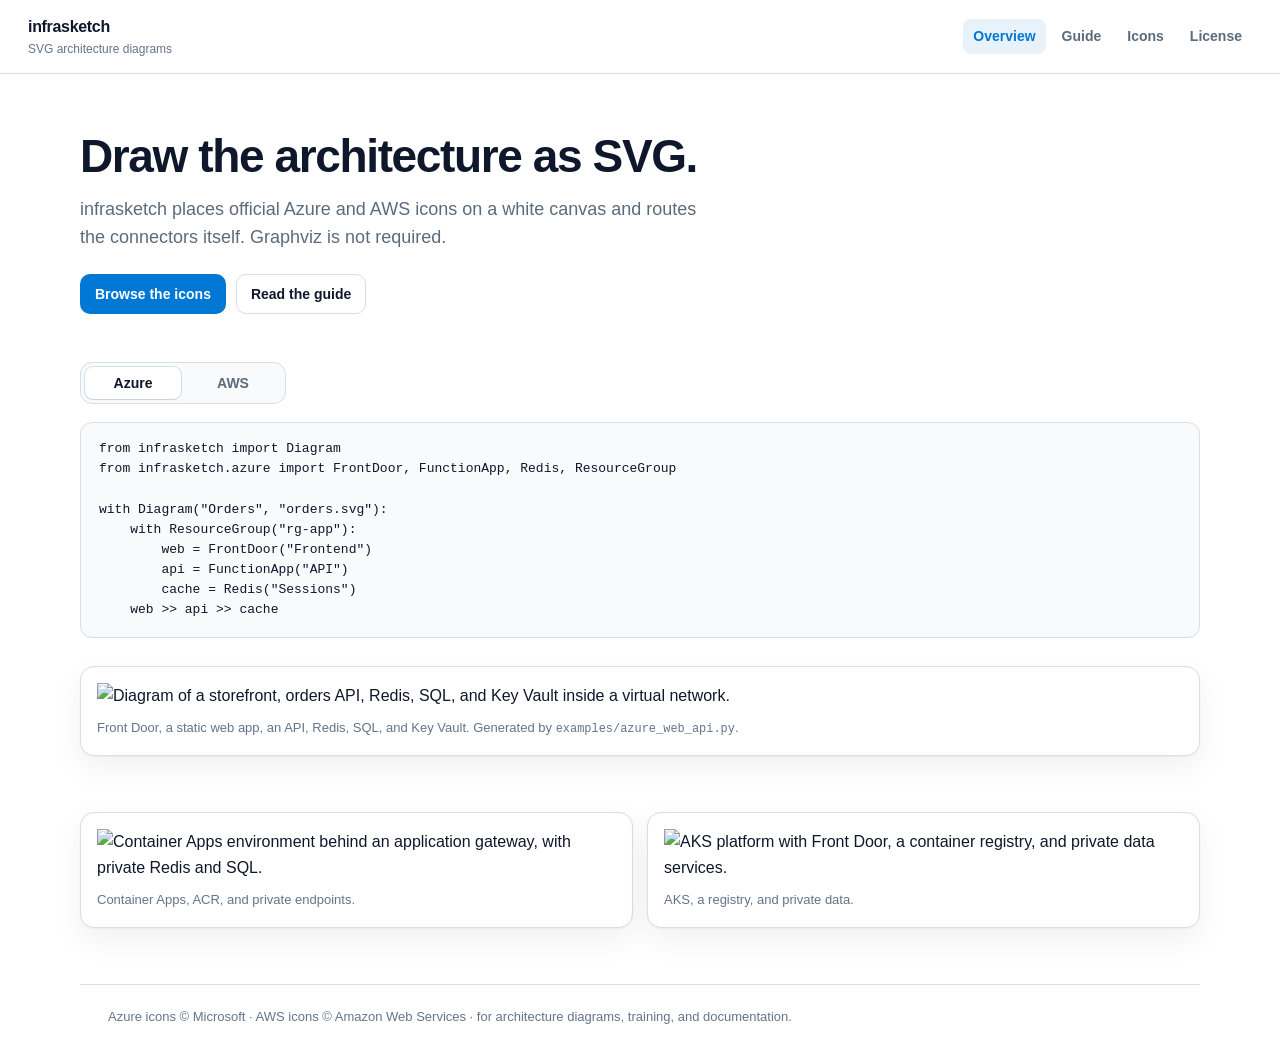
==== docs/index.html @ af9eb99c "fix switcher" ====
<!DOCTYPE html>
<html lang="en">
<head>
  <meta charset="utf-8">
  <meta name="viewport" content="width=device-width, initial-scale=1">
  <title>infrasketch</title>
  <meta name="description" content="Draw Azure and AWS architecture diagrams as SVG with official resource icons. No Graphviz.">
  <link rel="icon" href="assets/favicon.svg">
  <link rel="stylesheet" href="assets/site.css?v=3">
</head>
<body>
  <header class="top">
    <a class="brand" href="index.html">infrasketch<small>SVG architecture diagrams</small></a>
    <nav class="nav" aria-label="Documentation">
      <a href="index.html" aria-current="page">Overview</a>
      <a href="guide.html">Guide</a>
      <a href="icons.html">Icons</a>
      <a href="license.html">License</a>
    </nav>
  </header>

  <main class="wrap">
    <section class="hero">
      <h1>Draw the architecture as SVG.</h1>
      <p class="lede">infrasketch places official Azure and AWS icons on a white canvas and routes the connectors itself. Graphviz is not required.</p>
      <div class="actions">
        <a class="button" href="icons.html" data-icons>Browse the icons</a>
        <a class="button secondary" href="guide.html">Read the guide</a>
      </div>
    </section>

    <div class="cloud-switch">
      <div class="providers" role="group" aria-label="Cloud">
        <button type="button" class="provider" data-provider="azure" aria-pressed="true">Azure</button>
        <button type="button" class="provider" data-provider="aws" aria-pressed="false">AWS</button>
      </div>
    </div>

    <section class="cloud" data-cloud="azure">
    <pre><code>from infrasketch import Diagram
from infrasketch.azure import FrontDoor, FunctionApp, Redis, ResourceGroup

with Diagram("Orders", "orders.svg"):
    with ResourceGroup("rg-app"):
        web = FrontDoor("Frontend")
        api = FunctionApp("API")
        cache = Redis("Sessions")
    web &gt;&gt; api &gt;&gt; cache</code></pre>
    <figure class="figure">
      <img src="examples/azure-web-api.svg" alt="Diagram of a storefront, orders API, Redis, SQL, and Key Vault inside a virtual network.">
      <figcaption>Front Door, a static web app, an API, Redis, SQL, and Key Vault. Generated by <code>examples/azure_web_api.py</code>.</figcaption>
    </figure>
    <div class="gallery">
      <figure class="figure">
        <img src="examples/azure-container-apps.svg" alt="Container Apps environment behind an application gateway, with private Redis and SQL.">
        <figcaption>Container Apps, ACR, and private endpoints.</figcaption>
      </figure>
      <figure class="figure">
        <img src="examples/azure-aks.svg" alt="AKS platform with Front Door, a container registry, and private data services.">
        <figcaption>AKS, a registry, and private data.</figcaption>
      </figure>
    </div>
    </section>

    <section class="cloud" data-cloud="aws" hidden>
    <pre><code>from infrasketch import Diagram
from infrasketch.aws import APIGateway, CloudFront, DynamoDB, Lambda, S3, Users

with Diagram("Orders", "orders.svg"):
    customers = Users("Customers")
    edge = CloudFront("Entry")
    api = APIGateway("Orders")
    checkout = Lambda("Checkout")
    customers &gt;&gt; edge &gt;&gt; api &gt;&gt; checkout
    checkout &gt;&gt; [DynamoDB("Orders"), S3("Images")]</code></pre>
    <figure class="figure">
      <img src="examples/aws-orders.svg" alt="AWS orders platform with CloudFront, API Gateway, Lambda, DynamoDB, and S3.">
      <figcaption>CloudFront, API Gateway, Lambda, DynamoDB, and S3. Generated by <code>examples/aws_orders.py</code>.</figcaption>
    </figure>
    <div class="gallery">
      <figure class="figure">
        <img src="examples/aws-eks.svg" alt="EKS platform with a load balancer, a container registry, ElastiCache, and RDS.">
        <figcaption>EKS, a registry, and private data.</figcaption>
      </figure>
      <figure class="figure">
        <img src="examples/aws-events.svg" alt="API Gateway and Lambda handing work to a queue, with DynamoDB, S3, and CloudWatch.">
        <figcaption>Lambda, a queue, and the data behind it.</figcaption>
      </figure>
    </div>
    </section>
  </main>
  <script>
    const sections = document.querySelectorAll(".cloud");
    const buttons = document.querySelectorAll(".cloud-switch .provider");
    const icons = document.querySelector("[data-icons]");

    function show(provider) {
      for (const section of sections) section.hidden = section.dataset.cloud !== provider;
      for (const button of buttons) {
        button.setAttribute("aria-pressed", String(button.dataset.provider === provider));
      }
      icons.href = provider === "aws" ? "icons.html?provider=aws" : "icons.html";
      const params = new URLSearchParams();
      if (provider !== "azure") params.set("provider", provider);
      const next = params.toString();
      history.replaceState(null, "", next ? `?${next}` : location.pathname);
    }

    for (const button of buttons) {
      button.addEventListener("click", () => show(button.dataset.provider));
    }
    show(new URLSearchParams(location.search).get("provider") === "aws" ? "aws" : "azure");
  </script>

  <footer class="site-footer wrap">
    Azure icons © Microsoft · AWS icons © Amazon Web Services · for architecture diagrams, training, and documentation.
  </footer>
</body>
</html>
---- docs/assets/site.css ----
:root {
  --ink: #0f172a;
  --muted: #64748b;
  --edge: #5c6b7c;
  --line: #d6dee8;
  --canvas: #ffffff;
  --wash: #f8fafc;
  --accent: #0078d4;
  --accent-soft: #e7f2fb;
  --ok: #107c41;
  --shadow: 0 1px 2px rgba(15, 23, 42, 0.04), 0 12px 32px rgba(15, 23, 42, 0.06);
  --font: "Segoe UI", Inter, "Helvetica Neue", Arial, sans-serif;
  --mono: ui-monospace, "SFMono-Regular", Menlo, Consolas, monospace;
  --radius: 14px;
}

* { box-sizing: border-box; }

html { scroll-behavior: smooth; }

body {
  margin: 0;
  color: var(--ink);
  background: var(--canvas);
  font-family: var(--font);
  font-size: 16px;
  line-height: 1.6;
}

a { color: var(--accent); text-decoration-thickness: 1px; text-underline-offset: 3px; }
a:hover { text-decoration-thickness: 2px; }

img, svg { max-width: 100%; }

.top {
  position: sticky;
  top: 0;
  z-index: 5;
  display: flex;
  align-items: center;
  justify-content: space-between;
  gap: 24px;
  padding: 14px 28px;
  background: rgba(255, 255, 255, 0.92);
  border-bottom: 1px solid var(--line);
  backdrop-filter: blur(10px);
}

.brand {
  color: var(--ink);
  font-weight: 650;
  letter-spacing: -0.02em;
  text-decoration: none;
}

.brand small {
  display: block;
  color: var(--muted);
  font-size: 12px;
  font-weight: 500;
  letter-spacing: 0;
}

.nav { display: flex; gap: 6px; }

.nav a {
  color: var(--edge);
  padding: 6px 10px;
  border-radius: 8px;
  text-decoration: none;
  font-size: 14px;
  font-weight: 600;
}

.nav a:hover { background: var(--wash); color: var(--ink); }
.nav a[aria-current="page"] { background: var(--accent-soft); color: var(--accent); }

.wrap { width: min(1120px, calc(100% - 40px)); margin: 0 auto; }
.narrow { width: min(760px, calc(100% - 40px)); margin: 0 auto; }

.hero { padding: 56px 0 20px; }
.hero h1, .page-title h1 {
  margin: 0 0 12px;
  font-size: clamp(32px, 4vw, 46px);
  line-height: 1.15;
  letter-spacing: -0.03em;
}
.lede { margin: 0; max-width: 62ch; color: var(--edge); font-size: 18px; }

.actions { display: flex; flex-wrap: wrap; gap: 10px; margin-top: 22px; }

.cloud-switch { margin: 28px 0 18px; }
.cloud-switch .providers { width: max-content; }

.button, button.button {
  display: inline-flex;
  align-items: center;
  justify-content: center;
  min-height: 40px;
  padding: 0 14px;
  border: 1px solid transparent;
  border-radius: 10px;
  background: var(--accent);
  color: white;
  font: 600 14px var(--font);
  text-decoration: none;
  cursor: pointer;
}

.button.secondary {
  background: white;
  color: var(--ink);
  border-color: var(--line);
}

.button:hover { filter: brightness(0.97); }
.button:focus-visible, button:focus-visible, input:focus-visible, a:focus-visible {
  outline: 2px solid var(--accent);
  outline-offset: 2px;
}

h2 { margin: 36px 0 10px; font-size: 22px; letter-spacing: -0.02em; }
h3 { margin: 28px 0 8px; font-size: 17px; }

p { margin: 0 0 12px; }

pre {
  margin: 0 0 16px;
  padding: 16px 18px;
  overflow: auto;
  border: 1px solid var(--line);
  border-radius: 12px;
  background: var(--wash);
  color: var(--ink);
  font-family: var(--mono);
  font-size: 13px;
  line-height: 1.55;
}

code { font-family: var(--mono); font-size: 0.92em; }
pre code { font-size: inherit; }

table { width: 100%; border-collapse: collapse; margin: 0 0 18px; font-size: 15px; }
th, td { padding: 9px 10px; border-bottom: 1px solid var(--line); text-align: left; vertical-align: top; }
th { color: var(--muted); font-size: 12px; font-weight: 650; letter-spacing: 0.04em; text-transform: uppercase; }

.figure {
  margin: 28px 0;
  padding: 16px;
  border: 1px solid var(--line);
  border-radius: var(--radius);
  background: white;
  box-shadow: var(--shadow);
}

.figure img { display: block; width: 100%; height: auto; }
.figure figcaption { margin-top: 10px; color: var(--muted); font-size: 13px; }

.gallery {
  display: grid;
  grid-template-columns: 1fr 1fr;
  gap: 14px;
  margin: 14px 0 28px;
}

.note, .panel {
  padding: 14px 16px;
  border: 1px solid var(--line);
  border-radius: 12px;
  background: var(--wash);
}

.page-title { padding: 36px 0 8px; }

.browser {
  display: grid;
  grid-template-columns: 210px minmax(0, 1fr) 300px;
  gap: 18px;
  align-items: start;
  padding-bottom: 48px;
}

.cats, .detail, .results {
  border: 1px solid var(--line);
  border-radius: var(--radius);
  background: white;
}

.cats { position: sticky; top: 78px; max-height: calc(100vh - 96px); overflow: auto; padding: 8px; }
.detail { position: sticky; top: 78px; padding: 16px; }

.cat {
  display: flex;
  width: 100%;
  justify-content: space-between;
  gap: 8px;
  padding: 7px 10px;
  border: 0;
  border-radius: 8px;
  background: transparent;
  color: var(--edge);
  font: 600 13px var(--font);
  text-align: left;
  cursor: pointer;
}

.cat span { color: var(--muted); font-weight: 550; }
.cat[aria-pressed="true"] { background: var(--accent-soft); color: var(--accent); }
.cat[aria-pressed="true"] span { color: var(--accent); }

.toolbar {
  display: grid;
  grid-template-columns: max-content minmax(0, 1fr);
  align-items: center;
  gap: 12px;
  margin: 4px 0 16px;
}
.providers {
  display: grid;
  grid-auto-flow: column;
  grid-auto-columns: 1fr;
  gap: 4px;
  height: 42px;
  padding: 4px;
  border: 1px solid var(--line);
  border-radius: 12px;
  background: var(--wash);
}
.provider {
  appearance: none;
  margin: 0;
  min-width: 96px;
  padding: 0 18px;
  border: 0;
  border-radius: 8px;
  background: transparent;
  color: var(--edge);
  font: 650 14px var(--font);
  white-space: nowrap;
  cursor: pointer;
}
.provider[aria-pressed="true"] {
  background: white;
  color: var(--ink);
  box-shadow: 0 1px 2px rgba(15, 23, 42, 0.06), 0 0 0 1px var(--line);
}
.toolbar input {
  width: 100%;
  min-height: 42px;
  padding: 0 12px;
  border: 1px solid var(--line);
  border-radius: 10px;
  color: var(--ink);
  font: 15px var(--font);
}

.count { margin: 0 0 10px; color: var(--muted); font-size: 13px; }

.grid {
  display: grid;
  grid-template-columns: repeat(auto-fill, minmax(148px, 1fr));
  gap: 10px;
}

.card {
  display: flex;
  flex-direction: column;
  align-items: center;
  gap: 8px;
  min-height: 132px;
  padding: 14px 8px 12px;
  border: 1px solid var(--line);
  border-radius: 12px;
  background: white;
  color: var(--ink);
  font: inherit;
  cursor: pointer;
}

.card img {
  width: 48px;
  height: 48px;
  object-fit: contain;
}

.card .service { font-size: 13px; font-weight: 650; text-align: center; line-height: 1.3; }
.card .klass { color: var(--muted); font-family: var(--mono); font-size: 11px; text-align: center; word-break: break-word; }
.card[aria-pressed="true"] { border-color: var(--accent); box-shadow: inset 0 0 0 1px var(--accent); }

.detail .preview {
  display: grid;
  place-items: center;
  height: 112px;
  margin-bottom: 12px;
  border-radius: 12px;
  background: var(--wash);
}

.detail .preview img { width: 72px; height: 72px; object-fit: contain; }
.detail h2 { margin: 0 0 4px; font-size: 18px; }
.detail .muted, .muted { color: var(--muted); }
.aliases { display: flex; flex-wrap: wrap; gap: 6px; margin: 10px 0; }
.alias {
  padding: 2px 8px;
  border-radius: 999px;
  background: var(--accent-soft);
  color: var(--accent);
  font-family: var(--mono);
  font-size: 12px;
}

.import {
  display: flex;
  align-items: center;
  justify-content: space-between;
  gap: 8px;
  margin-top: 8px;
  padding: 8px;
  border-radius: 10px;
  background: var(--wash);
}

.import code { font-size: 12px; word-break: break-word; }

.copy {
  flex: none;
  min-height: 32px;
  padding: 0 10px;
  border: 1px solid var(--line);
  border-radius: 8px;
  background: white;
  color: var(--ink);
  font: 600 12px var(--font);
  cursor: pointer;
}

.empty { padding: 28px 8px; color: var(--muted); text-align: center; }

.site-footer {
  margin-top: 20px;
  padding: 22px 28px 32px;
  border-top: 1px solid var(--line);
  color: var(--muted);
  font-size: 13px;
}

ul { margin: 0 0 14px; padding-left: 18px; }
li { margin: 4px 0; }

@media (max-width: 980px) {
  .toolbar { grid-template-columns: 1fr; }
  .providers, .cloud-switch .providers { width: 100%; }
  .browser { grid-template-columns: 1fr; }
  .cats, .detail { position: static; max-height: none; }
  .cats { display: flex; gap: 6px; overflow-x: auto; }
  .cat { width: auto; white-space: nowrap; }
  .gallery { grid-template-columns: 1fr; }
  .top { padding-inline: 16px; }
  .detail:not(.is-open) { display: none; }
  .detail.is-open {
    position: sticky;
    bottom: 12px;
    z-index: 4;
    box-shadow: var(--shadow);
  }
}
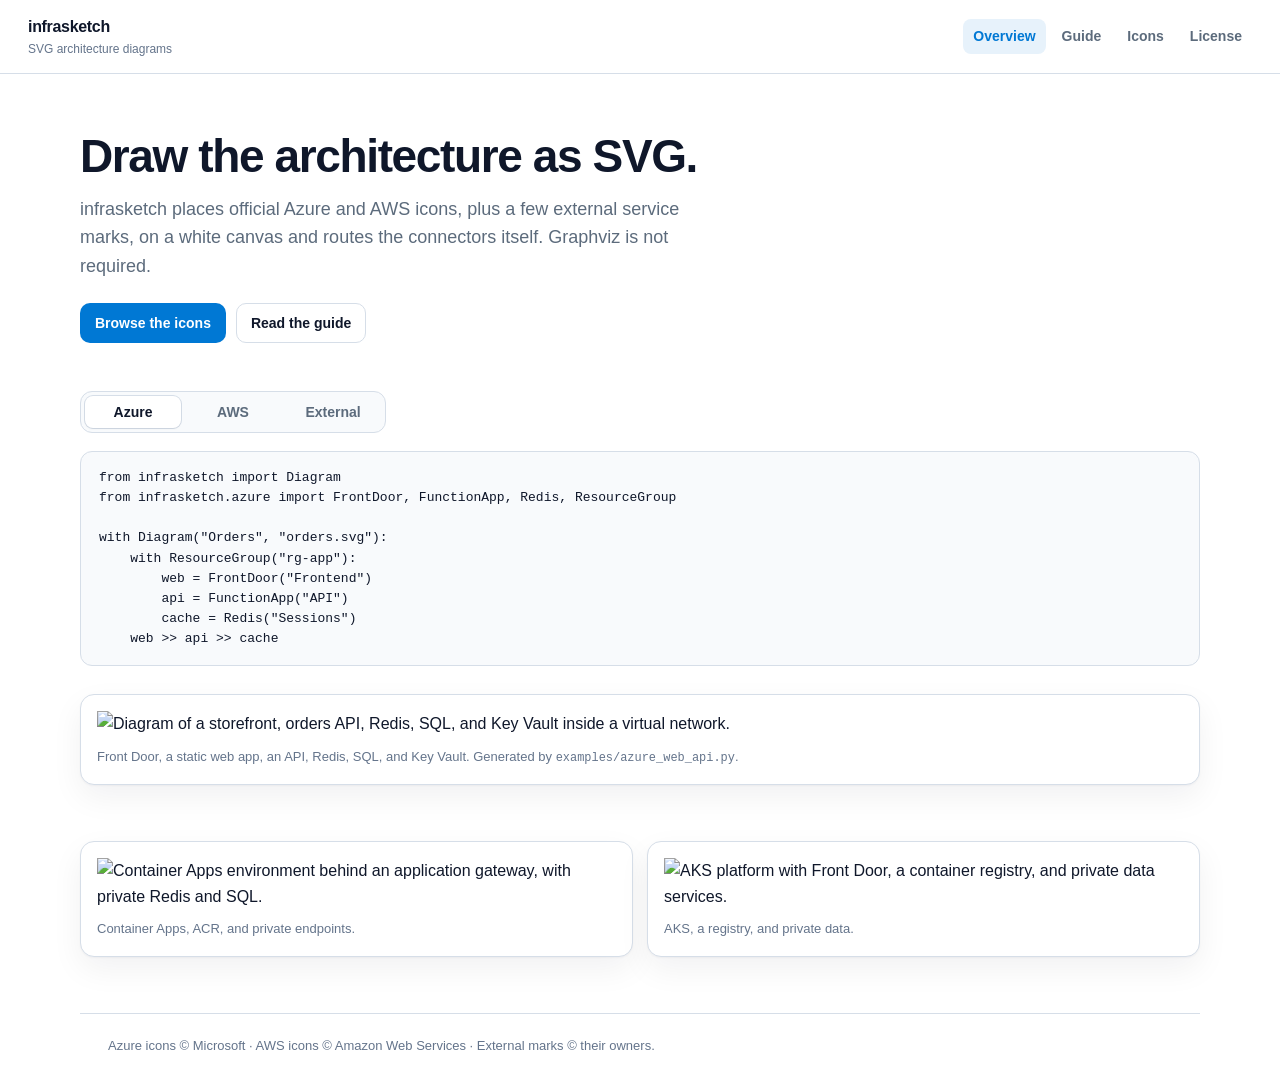
==== commit 0e82efa5: "add external icons" ====
--- a/docs/index.html
+++ b/docs/index.html
@@ -6,7 +6,7 @@
   <title>infrasketch</title>
   <meta name="description" content="Draw Azure and AWS architecture diagrams as SVG with official resource icons. No Graphviz.">
   <link rel="icon" href="assets/favicon.svg">
-  <link rel="stylesheet" href="assets/site.css?v=3">
+  <link rel="stylesheet" href="assets/site.css?v=4">
 </head>
 <body>
   <header class="top">
@@ -22,7 +22,7 @@
   <main class="wrap">
     <section class="hero">
       <h1>Draw the architecture as SVG.</h1>
-      <p class="lede">infrasketch places official Azure and AWS icons on a white canvas and routes the connectors itself. Graphviz is not required.</p>
+      <p class="lede">infrasketch places official Azure and AWS icons, plus a few external service marks, on a white canvas and routes the connectors itself. Graphviz is not required.</p>
       <div class="actions">
         <a class="button" href="icons.html" data-icons>Browse the icons</a>
         <a class="button secondary" href="guide.html">Read the guide</a>
@@ -33,6 +33,7 @@
       <div class="providers" role="group" aria-label="Cloud">
         <button type="button" class="provider" data-provider="azure" aria-pressed="true">Azure</button>
         <button type="button" class="provider" data-provider="aws" aria-pressed="false">AWS</button>
+        <button type="button" class="provider" data-provider="external" aria-pressed="false">External</button>
       </div>
     </div>
 
@@ -88,6 +89,30 @@
       </figure>
     </div>
     </section>
+
+    <section class="cloud" data-cloud="external" hidden>
+    <pre><code>from infrasketch import Diagram, Https
+from infrasketch.azure import AppService, ResourceGroup
+from infrasketch.external import Akamai, Cloudflare
+
+with Diagram("Edge providers", "edge.svg"):
+    primary = Cloudflare("Primary")
+    failover = Akamai("Failover")
+    with ResourceGroup("rg-app"):
+        api = AppService("Orders API")
+    primary &gt;&gt; Https() &gt;&gt; api
+    failover &gt;&gt; Https() &gt;&gt; api</code></pre>
+    <figure class="figure">
+      <img src="examples/external-edge.svg" alt="Cloudflare and Akamai both connected to an App Service in a resource group.">
+      <figcaption>Cloudflare and Akamai in front of an App Service. Generated by <code>examples/external_edge.py</code>.</figcaption>
+    </figure>
+    <div class="gallery">
+      <figure class="figure">
+        <img src="examples/external-github.svg" alt="A GitHub repository deploying an Azure App Service.">
+        <figcaption>A GitHub repository deploying the API.</figcaption>
+      </figure>
+    </div>
+    </section>
   </main>
   <script>
     const sections = document.querySelectorAll(".cloud");
@@ -99,7 +124,7 @@
       for (const button of buttons) {
         button.setAttribute("aria-pressed", String(button.dataset.provider === provider));
       }
-      icons.href = provider === "aws" ? "icons.html?provider=aws" : "icons.html";
+      icons.href = provider === "azure" ? "icons.html" : `icons.html?provider=${provider}`;
       const params = new URLSearchParams();
       if (provider !== "azure") params.set("provider", provider);
       const next = params.toString();
@@ -109,11 +134,12 @@
     for (const button of buttons) {
       button.addEventListener("click", () => show(button.dataset.provider));
     }
-    show(new URLSearchParams(location.search).get("provider") === "aws" ? "aws" : "azure");
+    const requested = new URLSearchParams(location.search).get("provider");
+    show(requested === "aws" || requested === "external" ? requested : "azure");
   </script>
 
   <footer class="site-footer wrap">
-    Azure icons © Microsoft · AWS icons © Amazon Web Services · for architecture diagrams, training, and documentation.
+    Azure icons © Microsoft · AWS icons © Amazon Web Services · External marks © their owners.
   </footer>
 </body>
 </html>
--- a/docs/assets/site.css
+++ b/docs/assets/site.css
@@ -172,13 +172,18 @@
 
 .page-title { padding: 36px 0 8px; }
 
-.browser {
+.browser, .guide {
   display: grid;
   grid-template-columns: 210px minmax(0, 1fr) 300px;
   gap: 18px;
   align-items: start;
   padding-bottom: 48px;
 }
+
+.guide { grid-template-columns: 210px minmax(0, 1fr); }
+
+.guide .panel { padding: 6px 22px 8px; }
+.guide .panel h2:first-child { margin-top: 16px; }
 
 .cats, .detail, .results {
   border: 1px solid var(--line);
@@ -350,7 +355,7 @@
 @media (max-width: 980px) {
   .toolbar { grid-template-columns: 1fr; }
   .providers, .cloud-switch .providers { width: 100%; }
-  .browser { grid-template-columns: 1fr; }
+  .browser, .guide { grid-template-columns: 1fr; }
   .cats, .detail { position: static; max-height: none; }
   .cats { display: flex; gap: 6px; overflow-x: auto; }
   .cat { width: auto; white-space: nowrap; }
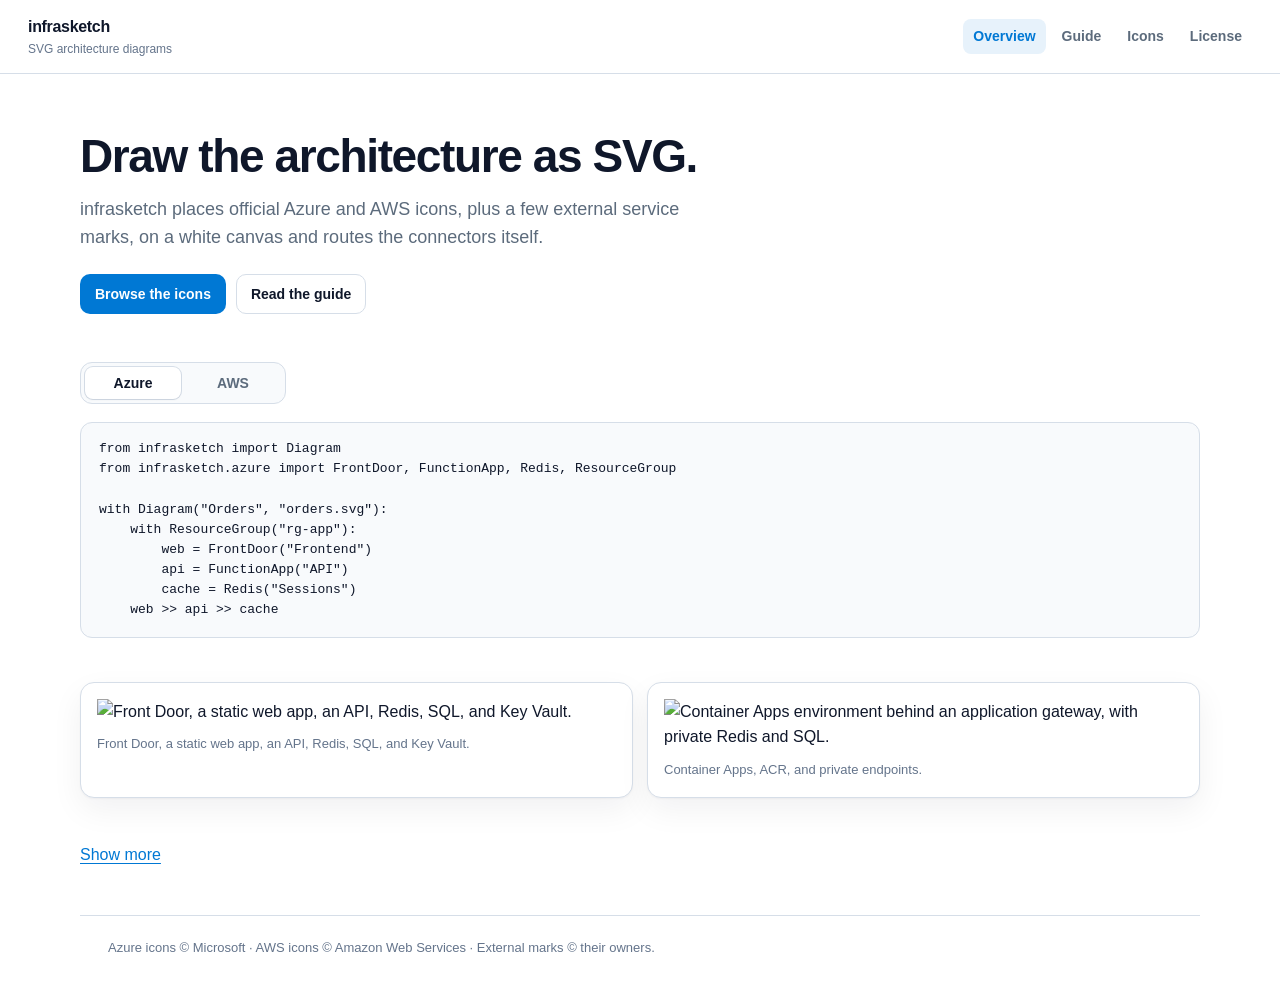
==== commit 6da448d2: "update doc" ====
--- a/docs/index.html
+++ b/docs/index.html
@@ -4,9 +4,9 @@
   <meta charset="utf-8">
   <meta name="viewport" content="width=device-width, initial-scale=1">
   <title>infrasketch</title>
-  <meta name="description" content="Draw Azure and AWS architecture diagrams as SVG with official resource icons. No Graphviz.">
+  <meta name="description" content="Draw Azure and AWS architecture diagrams as SVG with official resource icons.">
   <link rel="icon" href="assets/favicon.svg">
-  <link rel="stylesheet" href="assets/site.css?v=4">
+  <link rel="stylesheet" href="assets/site.css?v=6">
 </head>
 <body>
   <header class="top">
@@ -22,7 +22,7 @@
   <main class="wrap">
     <section class="hero">
       <h1>Draw the architecture as SVG.</h1>
-      <p class="lede">infrasketch places official Azure and AWS icons, plus a few external service marks, on a white canvas and routes the connectors itself. Graphviz is not required.</p>
+      <p class="lede">infrasketch places official Azure and AWS icons, plus a few external service marks, on a white canvas and routes the connectors itself.</p>
       <div class="actions">
         <a class="button" href="icons.html" data-icons>Browse the icons</a>
         <a class="button secondary" href="guide.html">Read the guide</a>
@@ -33,7 +33,6 @@
       <div class="providers" role="group" aria-label="Cloud">
         <button type="button" class="provider" data-provider="azure" aria-pressed="true">Azure</button>
         <button type="button" class="provider" data-provider="aws" aria-pressed="false">AWS</button>
-        <button type="button" class="provider" data-provider="external" aria-pressed="false">External</button>
       </div>
     </div>
 
@@ -47,20 +46,49 @@
         api = FunctionApp("API")
         cache = Redis("Sessions")
     web &gt;&gt; api &gt;&gt; cache</code></pre>
-    <figure class="figure">
-      <img src="examples/azure-web-api.svg" alt="Diagram of a storefront, orders API, Redis, SQL, and Key Vault inside a virtual network.">
-      <figcaption>Front Door, a static web app, an API, Redis, SQL, and Key Vault. Generated by <code>examples/azure_web_api.py</code>.</figcaption>
-    </figure>
-    <div class="gallery">
+    <div class="gallery" id="azure-examples">
+      <figure class="figure">
+        <img src="examples/azure-web-api.svg" alt="Front Door, a static web app, an API, Redis, SQL, and Key Vault.">
+        <figcaption>Front Door, a static web app, an API, Redis, SQL, and Key Vault.</figcaption>
+      </figure>
       <figure class="figure">
         <img src="examples/azure-container-apps.svg" alt="Container Apps environment behind an application gateway, with private Redis and SQL.">
         <figcaption>Container Apps, ACR, and private endpoints.</figcaption>
       </figure>
       <figure class="figure">
+        <img src="examples/azure-functions.svg" alt="API Management, functions, Service Bus, Cosmos DB, and storage.">
+        <figcaption>API Management, functions, Service Bus, Cosmos DB, and storage.</figcaption>
+      </figure>
+      <figure class="figure">
         <img src="examples/azure-aks.svg" alt="AKS platform with Front Door, a container registry, and private data services.">
         <figcaption>AKS, a registry, and private data.</figcaption>
       </figure>
+      <figure class="figure">
+        <img src="examples/azure-ai.svg" alt="Static web app, Azure OpenAI, AI Search, and storage.">
+        <figcaption>Static web app, Azure OpenAI, AI Search, and storage.</figcaption>
+      </figure>
+      <figure class="figure">
+        <img src="examples/azure-data.svg" alt="Event Hubs, Logic Apps, Data Factory, and SQL.">
+        <figcaption>Event Hubs, Logic Apps, Data Factory, and SQL.</figcaption>
+      </figure>
+      <figure class="figure">
+        <img src="examples/azure-network.svg" alt="Firewall, Application Gateway, Bastion, and a jump host.">
+        <figcaption>Firewall, Application Gateway, Bastion, and a jump host.</figcaption>
+      </figure>
+      <figure class="figure">
+        <img src="examples/azure-grid.svg" alt="Five shared services arranged in a three-column grid.">
+        <figcaption>Five shared services in a three-column grid.</figcaption>
+      </figure>
+      <figure class="figure">
+        <img src="examples/azure-decisions.svg" alt="Reviewed Azure design with SKU, exposure, notes, and numbered steps.">
+        <figcaption>SKU, exposure, notes, numbered steps, and links.</figcaption>
+      </figure>
+      <figure class="figure">
+        <img src="examples/azure-folded.svg" alt="An open resource group beside a folded one.">
+        <figcaption>An open resource group beside a folded one.</figcaption>
+      </figure>
     </div>
+    <button type="button" class="show-more" aria-controls="azure-examples" aria-expanded="false">Show more</button>
     </section>
 
     <section class="cloud" data-cloud="aws" hidden>
@@ -74,11 +102,11 @@
     checkout = Lambda("Checkout")
     customers &gt;&gt; edge &gt;&gt; api &gt;&gt; checkout
     checkout &gt;&gt; [DynamoDB("Orders"), S3("Images")]</code></pre>
-    <figure class="figure">
-      <img src="examples/aws-orders.svg" alt="AWS orders platform with CloudFront, API Gateway, Lambda, DynamoDB, and S3.">
-      <figcaption>CloudFront, API Gateway, Lambda, DynamoDB, and S3. Generated by <code>examples/aws_orders.py</code>.</figcaption>
-    </figure>
-    <div class="gallery">
+    <div class="gallery" id="aws-examples">
+      <figure class="figure">
+        <img src="examples/aws-orders.svg" alt="CloudFront, API Gateway, Lambda, DynamoDB, and S3.">
+        <figcaption>CloudFront, API Gateway, Lambda, DynamoDB, and S3.</figcaption>
+      </figure>
       <figure class="figure">
         <img src="examples/aws-eks.svg" alt="EKS platform with a load balancer, a container registry, ElastiCache, and RDS.">
         <figcaption>EKS, a registry, and private data.</figcaption>
@@ -87,31 +115,12 @@
         <img src="examples/aws-events.svg" alt="API Gateway and Lambda handing work to a queue, with DynamoDB, S3, and CloudWatch.">
         <figcaption>Lambda, a queue, and the data behind it.</figcaption>
       </figure>
-    </div>
-    </section>
-
-    <section class="cloud" data-cloud="external" hidden>
-    <pre><code>from infrasketch import Diagram, Https
-from infrasketch.azure import AppService, ResourceGroup
-from infrasketch.external import Akamai, Cloudflare
-
-with Diagram("Edge providers", "edge.svg"):
-    primary = Cloudflare("Primary")
-    failover = Akamai("Failover")
-    with ResourceGroup("rg-app"):
-        api = AppService("Orders API")
-    primary &gt;&gt; Https() &gt;&gt; api
-    failover &gt;&gt; Https() &gt;&gt; api</code></pre>
-    <figure class="figure">
-      <img src="examples/external-edge.svg" alt="Cloudflare and Akamai both connected to an App Service in a resource group.">
-      <figcaption>Cloudflare and Akamai in front of an App Service. Generated by <code>examples/external_edge.py</code>.</figcaption>
-    </figure>
-    <div class="gallery">
       <figure class="figure">
-        <img src="examples/external-github.svg" alt="A GitHub repository deploying an Azure App Service.">
-        <figcaption>A GitHub repository deploying the API.</figcaption>
+        <img src="examples/aws-decisions.svg" alt="Reviewed AWS design with SKU, exposure, notes, and numbered steps.">
+        <figcaption>SKU, exposure, notes, numbered steps, and links.</figcaption>
       </figure>
     </div>
+    <button type="button" class="show-more" aria-controls="aws-examples" aria-expanded="false">Show more</button>
     </section>
   </main>
   <script>
@@ -134,8 +143,16 @@
     for (const button of buttons) {
       button.addEventListener("click", () => show(button.dataset.provider));
     }
+    for (const button of document.querySelectorAll(".show-more")) {
+      const gallery = document.getElementById(button.getAttribute("aria-controls"));
+      button.addEventListener("click", () => {
+        const open = gallery.classList.toggle("is-open");
+        button.textContent = open ? "Show less" : "Show more";
+        button.setAttribute("aria-expanded", String(open));
+      });
+    }
     const requested = new URLSearchParams(location.search).get("provider");
-    show(requested === "aws" || requested === "external" ? requested : "azure");
+    show(requested === "aws" ? requested : "azure");
   </script>
 
   <footer class="site-footer wrap">
--- a/docs/assets/site.css
+++ b/docs/assets/site.css
@@ -160,7 +160,23 @@
   display: grid;
   grid-template-columns: 1fr 1fr;
   gap: 14px;
-  margin: 14px 0 28px;
+  margin: 14px 0 16px;
+}
+
+.gallery:not(.is-open) figure:nth-child(n + 3) { display: none; }
+
+.show-more {
+  display: inline-block;
+  margin: 0 0 28px;
+  padding: 0;
+  border: 0;
+  background: none;
+  color: var(--accent);
+  font: inherit;
+  text-decoration: underline;
+  text-decoration-thickness: 1px;
+  text-underline-offset: 3px;
+  cursor: pointer;
 }
 
 .note, .panel {
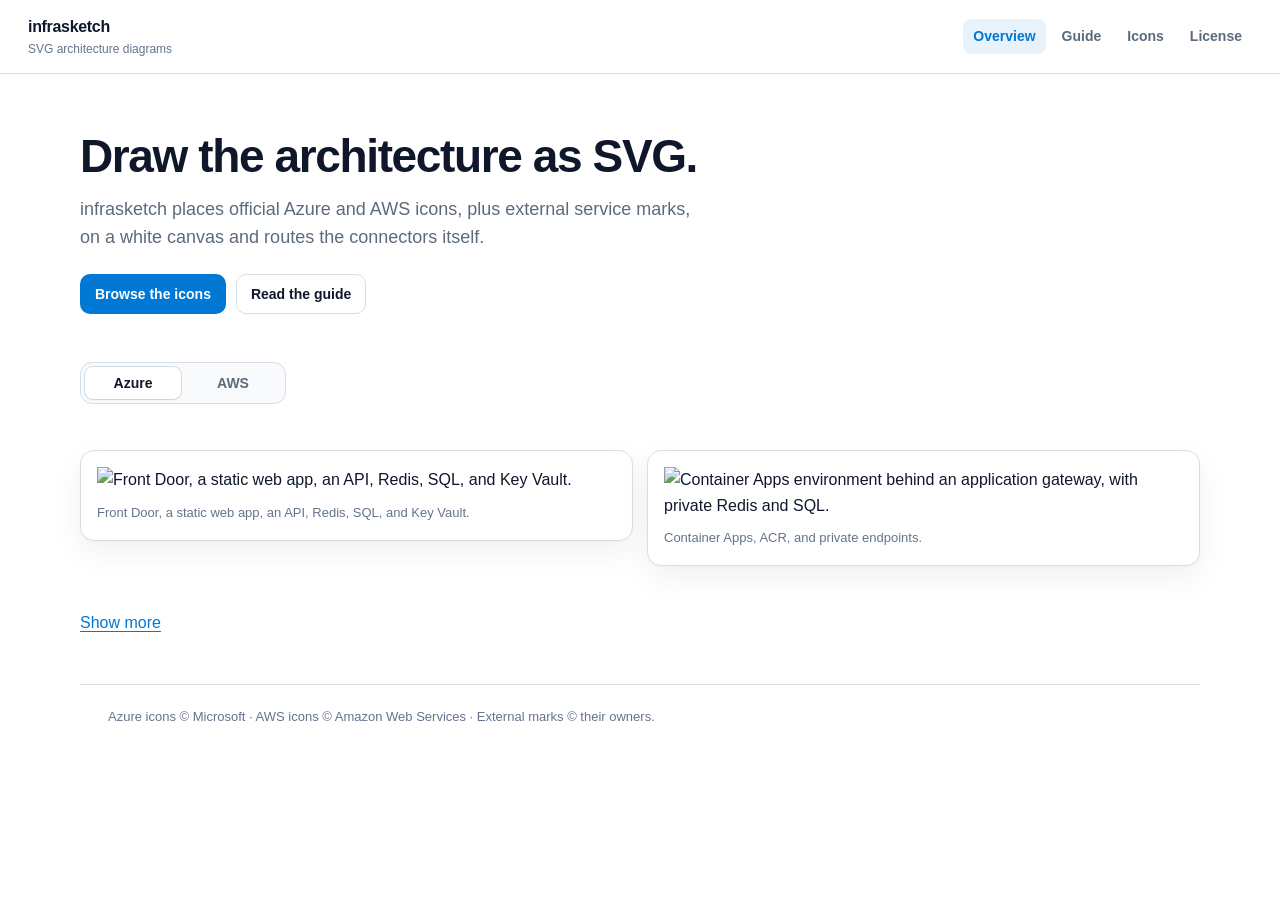
==== commit b682375c: "add more external" ====
--- a/docs/index.html
+++ b/docs/index.html
@@ -6,7 +6,7 @@
   <title>infrasketch</title>
   <meta name="description" content="Draw Azure and AWS architecture diagrams as SVG with official resource icons.">
   <link rel="icon" href="assets/favicon.svg">
-  <link rel="stylesheet" href="assets/site.css?v=6">
+  <link rel="stylesheet" href="assets/site.css?v=7">
 </head>
 <body>
   <header class="top">
@@ -22,7 +22,7 @@
   <main class="wrap">
     <section class="hero">
       <h1>Draw the architecture as SVG.</h1>
-      <p class="lede">infrasketch places official Azure and AWS icons, plus a few external service marks, on a white canvas and routes the connectors itself.</p>
+      <p class="lede">infrasketch places official Azure and AWS icons, plus external service marks, on a white canvas and routes the connectors itself.</p>
       <div class="actions">
         <a class="button" href="icons.html" data-icons>Browse the icons</a>
         <a class="button secondary" href="guide.html">Read the guide</a>
@@ -37,87 +37,636 @@
     </div>
 
     <section class="cloud" data-cloud="azure">
-    <pre><code>from infrasketch import Diagram
-from infrasketch.azure import FrontDoor, FunctionApp, Redis, ResourceGroup
-
-with Diagram("Orders", "orders.svg"):
+    <div class="gallery" id="azure-examples">
+      <figure class="figure">
+        <div class="flip">
+          <div class="face front">
+            <img src="examples/azure-web-api.svg" alt="Front Door, a static web app, an API, Redis, SQL, and Key Vault.">
+            <p class="caption">Front Door, a static web app, an API, Redis, SQL, and Key Vault.</p>
+          </div>
+          <div class="face back">
+            <pre><code>from infrasketch import Diagram, Https, Private
+from infrasketch.azure import (
+    AppService,
+    FrontDoor,
+    KeyVault,
+    PrivateNetwork,
+    Redis,
+    ResourceGroup,
+    SQLDatabase,
+    StaticWebApp,
+    Subnet,
+    Users,
+    VNet,
+)
+
+with Diagram("Web, API, and Redis", "azure-web-api.svg", subtitle="Production · West Europe"):
+    customers = Users("Customers")
+
+    with ResourceGroup("rg-edge"):
+        door = FrontDoor("Storefront entry")
+
     with ResourceGroup("rg-app"):
-        web = FrontDoor("Frontend")
-        api = FunctionApp("API")
+        with VNet("vnet-app"):
+            with Subnet("snet-web"):
+                web = StaticWebApp("Storefront")
+            with Subnet("snet-api"):
+                api = AppService("Orders API")
+            with PrivateNetwork("data"):
+                cache = Redis("Sessions")
+                database = SQLDatabase("Orders")
+                vault = KeyVault("Secrets")
+
+    customers &gt;&gt; Https() &gt;&gt; door &gt;&gt; Https() &gt;&gt; web &gt;&gt; api
+    api &gt;&gt; cache
+    api &gt;&gt; database
+    api &gt;&gt; Private("secrets") &gt;&gt; vault</code></pre>
+          </div>
+        </div>
+      </figure>
+      <figure class="figure">
+        <div class="flip">
+          <div class="face front">
+            <img src="examples/azure-container-apps.svg" alt="Container Apps environment behind an application gateway, with private Redis and SQL.">
+            <p class="caption">Container Apps, ACR, and private endpoints.</p>
+          </div>
+          <div class="face back">
+            <pre><code>from infrasketch import Async, Diagram, Private
+from infrasketch.azure import (
+    ACR,
+    ApplicationGateway,
+    ContainerApp,
+    ContainerAppsEnvironment,
+    ManagedRedis,
+    PrivateEndpoint,
+    PrivateNetwork,
+    ResourceGroup,
+    SQLDatabase,
+    Subnet,
+    Users,
+    VNet,
+)
+
+with Diagram(
+    "Container Apps platform",
+    "azure-container-apps.svg",
+    subtitle="Images, private endpoints, and a shared environment",
+):
+    clients = Users("Clients")
+
+    with ResourceGroup("rg-platform"):
+        registry = ACR("Images")
+
+        with VNet("vnet-prod"):
+            with Subnet("snet-ingress"):
+                gateway = ApplicationGateway("Ingress")
+            with Subnet("snet-apps", arrange="column"):
+                environment = ContainerAppsEnvironment("cae-prod")
+                frontend = ContainerApp("Frontend")
+                backend = ContainerApp("Backend")
+            with PrivateNetwork("private endpoints"):
+                redis_pe = PrivateEndpoint("Redis")
+                sql_pe = PrivateEndpoint("SQL")
+
+        cache = ManagedRedis("Cart")
+        database = SQLDatabase("Catalog")
+
+    clients &gt;&gt; gateway &gt;&gt; frontend
+    frontend &gt;&gt; backend
+    registry &gt;&gt; Async("pull") &gt;&gt; environment
+    backend &gt;&gt; Private() &gt;&gt; redis_pe &gt;&gt; cache
+    backend &gt;&gt; Private() &gt;&gt; sql_pe &gt;&gt; database</code></pre>
+          </div>
+        </div>
+      </figure>
+      <figure class="figure">
+        <div class="flip">
+          <div class="face front">
+            <img src="examples/azure-functions.svg" alt="API Management, functions, Service Bus, Cosmos DB, and storage.">
+            <p class="caption">API Management, functions, Service Bus, Cosmos DB, and storage.</p>
+          </div>
+          <div class="face back">
+            <pre><code>from infrasketch import Async, Diagram, Https
+from infrasketch.azure import (
+    APIManagement,
+    ApplicationInsights,
+    BlobStorage,
+    CosmosDB,
+    EventHub,
+    FunctionApp,
+    KeyVault,
+    LogAnalytics,
+    ManagedIdentity,
+    Monitor,
+    ResourceGroup,
+    ServiceBus,
+    Users,
+)
+
+with Diagram("Event-driven functions", "azure-functions.svg", subtitle="API, queue, and data"):
+    callers = Users("Partners")
+
+    with ResourceGroup("rg-integration"):
+        gateway = APIManagement("Public API")
+        orders = FunctionApp("Orders")
+        worker = FunctionApp("Fulfillment")
+        bus = ServiceBus("orders")
+        events = EventHub("Telemetry")
+
+    with ResourceGroup("rg-data", arrange="row"):
+        catalog = CosmosDB("Catalog")
+        documents = BlobStorage("Invoices")
+        identity = ManagedIdentity("Workload")
+        vault = KeyVault("Keys")
+
+    with ResourceGroup("rg-observe"):
+        insights = ApplicationInsights("API")
+        logs = LogAnalytics("Workspace")
+        monitor = Monitor("Alerts")
+
+    callers &gt;&gt; Https() &gt;&gt; gateway &gt;&gt; orders
+    orders &gt;&gt; Async("enqueue") &gt;&gt; bus &gt;&gt; worker
+    orders &gt;&gt; catalog
+    worker &gt;&gt; documents
+    worker &gt;&gt; events
+    orders &gt;&gt; identity
+    worker &gt;&gt; identity
+    identity &gt;&gt; vault
+    orders &gt;&gt; insights
+    worker &gt;&gt; insights
+    insights &gt;&gt; logs &gt;&gt; monitor</code></pre>
+          </div>
+        </div>
+      </figure>
+      <figure class="figure">
+        <div class="flip">
+          <div class="face front">
+            <img src="examples/azure-aks.svg" alt="AKS platform with Front Door, a container registry, and private data services.">
+            <p class="caption">AKS, a registry, and private data.</p>
+          </div>
+          <div class="face back">
+            <pre><code>from infrasketch import Async, Diagram, Private
+from infrasketch.azure import (
+    ACR,
+    AKS,
+    ApplicationGateway,
+    ApplicationInsights,
+    FrontDoor,
+    KeyVault,
+    ManagedRedis,
+    PostgreSQL,
+    PrivateNetwork,
+    ResourceGroup,
+    Subnet,
+    Users,
+    VNet,
+)
+
+with Diagram("AKS platform", "azure-aks.svg", subtitle="Cluster, registry, and private data"):
+    users = Users("Customers")
+
+    with ResourceGroup("rg-edge"):
+        door = FrontDoor("Global entry")
+
+    with ResourceGroup("rg-runtime"):
+        registry = ACR("Platform images")
+        with VNet("vnet-aks"):
+            with Subnet("snet-ingress"):
+                gateway = ApplicationGateway("Ingress")
+            with Subnet("snet-cluster"):
+                cluster = AKS("prod")
+            with PrivateNetwork("data"):
+                cache = ManagedRedis("Cache")
+                database = PostgreSQL("App data")
+        vault = KeyVault("Cluster secrets")
+        insights = ApplicationInsights("Workloads")
+
+    users &gt;&gt; door &gt;&gt; gateway &gt;&gt; cluster
+    registry &gt;&gt; Async("pull") &gt;&gt; cluster
+    cluster &gt;&gt; cache
+    cluster &gt;&gt; Private() &gt;&gt; database
+    cluster &gt;&gt; vault
+    cluster &gt;&gt; insights</code></pre>
+          </div>
+        </div>
+      </figure>
+      <figure class="figure">
+        <div class="flip">
+          <div class="face front">
+            <img src="examples/azure-ai.svg" alt="Static web app, Azure OpenAI, AI Search, and storage.">
+            <p class="caption">Static web app, Azure OpenAI, AI Search, and storage.</p>
+          </div>
+          <div class="face back">
+            <pre><code>from infrasketch import Diagram, Https, Private
+from infrasketch.azure import (
+    AISearch,
+    AppService,
+    AzureOpenAI,
+    BlobStorage,
+    KeyVault,
+    PrivateNetwork,
+    ResourceGroup,
+    StaticWebApp,
+    Subnet,
+    Users,
+    VNet,
+)
+
+with Diagram("AI assistant", "azure-ai.svg", subtitle="Search, a model, and the source documents"):
+    people = Users("Analysts")
+
+    with ResourceGroup("rg-ai"):
+        site = StaticWebApp("Assistant")
+        with VNet("vnet-ai"):
+            with Subnet("snet-api"):
+                api = AppService("Chat API")
+            with PrivateNetwork("private"):
+                search = AISearch("Documents")
+                model = AzureOpenAI("gpt")
+                corpus = BlobStorage("Corpus")
+                vault = KeyVault("Keys")
+
+    people &gt;&gt; Https() &gt;&gt; site &gt;&gt; api
+    api &gt;&gt; search
+    api &gt;&gt; model
+    api &gt;&gt; corpus
+    api &gt;&gt; Private("secrets") &gt;&gt; vault</code></pre>
+          </div>
+        </div>
+      </figure>
+      <figure class="figure">
+        <div class="flip">
+          <div class="face front">
+            <img src="examples/azure-data.svg" alt="Event Hubs, Logic Apps, Data Factory, and SQL.">
+            <p class="caption">Event Hubs, Logic Apps, Data Factory, and SQL.</p>
+          </div>
+          <div class="face back">
+            <pre><code>from infrasketch import Async, Diagram
+from infrasketch.azure import (
+    BlobStorage,
+    DataFactory,
+    EventHub,
+    KeyVault,
+    LogicApp,
+    ResourceGroup,
+    SQLDatabase,
+)
+
+with Diagram("Data pipeline", "azure-data.svg", subtitle="Ingest, transform, and store"):
+    events = EventHub("Telemetry")
+
+    with ResourceGroup("rg-data", arrange="row"):
+        trigger = LogicApp("Schedule")
+        factory = DataFactory("Nightly")
+        lake = BlobStorage("Raw")
+        warehouse = SQLDatabase("Curated")
+        vault = KeyVault("Connections")
+
+    events &gt;&gt; Async("ingest") &gt;&gt; factory
+    trigger &gt;&gt; factory
+    factory &gt;&gt; lake
+    factory &gt;&gt; warehouse
+    factory &gt;&gt; vault</code></pre>
+          </div>
+        </div>
+      </figure>
+      <figure class="figure">
+        <div class="flip">
+          <div class="face front">
+            <img src="examples/azure-network.svg" alt="Firewall, Application Gateway, Bastion, and a jump host.">
+            <p class="caption">Firewall, Application Gateway, Bastion, and a jump host.</p>
+          </div>
+          <div class="face back">
+            <pre><code>from infrasketch import Diagram, Https
+from infrasketch.azure import (
+    AppService,
+    ApplicationGateway,
+    Bastion,
+    Firewall,
+    ResourceGroup,
+    Subnet,
+    Users,
+    VNet,
+    VirtualMachine,
+)
+
+with Diagram("Hub network", "azure-network.svg", subtitle="Firewall, ingress, and administration"):
+    people = Users("Operators")
+
+    with ResourceGroup("rg-hub"):
+        with VNet("vnet-hub"):
+            with Subnet("AzureFirewallSubnet"):
+                firewall = Firewall("Hub")
+            with Subnet("snet-app"):
+                gateway = ApplicationGateway("Ingress")
+                app = AppService("Internal app")
+            with Subnet("AzureBastionSubnet"):
+                bastion = Bastion("Admin")
+            with Subnet("snet-mgmt"):
+                jump = VirtualMachine("Jump host")
+
+    people &gt;&gt; Https() &gt;&gt; firewall &gt;&gt; gateway &gt;&gt; app
+    firewall &gt;&gt; bastion &gt;&gt; jump</code></pre>
+          </div>
+        </div>
+      </figure>
+      <figure class="figure">
+        <div class="flip">
+          <div class="face front">
+            <img src="examples/azure-grid.svg" alt="Five shared services arranged in a three-column grid.">
+            <p class="caption">Five shared services in a three-column grid.</p>
+          </div>
+          <div class="face back">
+            <pre><code>from infrasketch import Diagram
+from infrasketch.azure import (
+    AppService,
+    ApplicationInsights,
+    KeyVault,
+    LogAnalytics,
+    Monitor,
+    ResourceGroup,
+    StorageAccount,
+)
+
+with Diagram("Shared services", "azure-grid.svg", subtitle="A grid of three columns"):
+    api = AppService("Orders API")
+    with ResourceGroup("rg-shared", arrange="grid", columns=3):
+        vault = KeyVault("Keys")
+        StorageAccount("Files")
+        Monitor("Health")
+        LogAnalytics("Logs")
+        ApplicationInsights("Traces")
+    api &gt;&gt; vault</code></pre>
+          </div>
+        </div>
+      </figure>
+      <figure class="figure">
+        <div class="flip">
+          <div class="face front">
+            <img src="examples/azure-decisions.svg" alt="Reviewed Azure design with SKU, exposure, notes, and numbered steps.">
+            <p class="caption">SKU, exposure, notes, numbered steps, and links.</p>
+          </div>
+          <div class="face back">
+            <pre><code>from datetime import date
+
+from infrasketch import Diagram, Https, Private
+from infrasketch.azure import (
+    AppService,
+    FrontDoor,
+    KeyVault,
+    LogAnalytics,
+    Monitor,
+    ResourceGroup,
+    Users,
+)
+
+FRONT_DOOR = "https://learn.microsoft.com/azure/frontdoor/front-door-overview"
+APP_SERVICE = "https://learn.microsoft.com/azure/app-service/overview"
+KEY_VAULT = "https://learn.microsoft.com/azure/key-vault/general/overview"
+
+with Diagram(
+    "Orders review",
+    "azure-decisions.svg",
+    subtitle="Decisions for the production design",
+    as_of=date(2026, 11, 12),
+):
+    customers = Users("Customers", note="Public internet")
+    with ResourceGroup("rg-app", region="West Europe", note="Production workload"):
+        door = FrontDoor(
+            "Entry",
+            sku="Premium",
+            public=True,
+            href=FRONT_DOOR,
+        )
+        api = AppService(
+            "Orders API",
+            sku="P1v3",
+            region="West Europe",
+            public=False,
+            note="Private endpoint only",
+            href=APP_SERVICE,
+        )
+        vault = KeyVault(
+            "Secrets",
+            sku="Standard",
+            public=False,
+            note="RBAC, no public network",
+            href=KEY_VAULT,
+        )
+    with ResourceGroup("rg-observe", folded=True, foldable=True, note="Shown closed"):
+        alerts = Monitor("Alerts")
+        LogAnalytics("Workspace")
+    customers &gt;&gt; Https("Customers open the storefront", 1) &gt;&gt; door
+    door &gt;&gt; Https("Front Door calls the API", 2) &gt;&gt; api
+    api &gt;&gt; Private("The API reads secrets", 3) &gt;&gt; vault
+    api &gt;&gt; Private("The API reports failures", 4) &gt;&gt; alerts</code></pre>
+          </div>
+        </div>
+      </figure>
+      <figure class="figure">
+        <div class="flip">
+          <div class="face front">
+            <img src="examples/azure-folded.svg" alt="An open resource group beside a folded one.">
+            <p class="caption">An open resource group beside a folded one.</p>
+          </div>
+          <div class="face back">
+            <pre><code>from infrasketch import Diagram, Https, Private
+from infrasketch.azure import (
+    AppService,
+    ApplicationInsights,
+    LogAnalytics,
+    Monitor,
+    Redis,
+    ResourceGroup,
+    Users,
+)
+
+with Diagram(
+    "Orders, with observability closed",
+    "azure-folded.svg",
+    subtitle="The API is open. Monitoring stays folded.",
+):
+    customers = Users("Customers")
+    with ResourceGroup("rg-app"):
+        api = AppService("Orders API")
         cache = Redis("Sessions")
-    web &gt;&gt; api &gt;&gt; cache</code></pre>
-    <div class="gallery" id="azure-examples">
-      <figure class="figure">
-        <img src="examples/azure-web-api.svg" alt="Front Door, a static web app, an API, Redis, SQL, and Key Vault.">
-        <figcaption>Front Door, a static web app, an API, Redis, SQL, and Key Vault.</figcaption>
-      </figure>
-      <figure class="figure">
-        <img src="examples/azure-container-apps.svg" alt="Container Apps environment behind an application gateway, with private Redis and SQL.">
-        <figcaption>Container Apps, ACR, and private endpoints.</figcaption>
-      </figure>
-      <figure class="figure">
-        <img src="examples/azure-functions.svg" alt="API Management, functions, Service Bus, Cosmos DB, and storage.">
-        <figcaption>API Management, functions, Service Bus, Cosmos DB, and storage.</figcaption>
-      </figure>
-      <figure class="figure">
-        <img src="examples/azure-aks.svg" alt="AKS platform with Front Door, a container registry, and private data services.">
-        <figcaption>AKS, a registry, and private data.</figcaption>
-      </figure>
-      <figure class="figure">
-        <img src="examples/azure-ai.svg" alt="Static web app, Azure OpenAI, AI Search, and storage.">
-        <figcaption>Static web app, Azure OpenAI, AI Search, and storage.</figcaption>
-      </figure>
-      <figure class="figure">
-        <img src="examples/azure-data.svg" alt="Event Hubs, Logic Apps, Data Factory, and SQL.">
-        <figcaption>Event Hubs, Logic Apps, Data Factory, and SQL.</figcaption>
-      </figure>
-      <figure class="figure">
-        <img src="examples/azure-network.svg" alt="Firewall, Application Gateway, Bastion, and a jump host.">
-        <figcaption>Firewall, Application Gateway, Bastion, and a jump host.</figcaption>
-      </figure>
-      <figure class="figure">
-        <img src="examples/azure-grid.svg" alt="Five shared services arranged in a three-column grid.">
-        <figcaption>Five shared services in a three-column grid.</figcaption>
-      </figure>
-      <figure class="figure">
-        <img src="examples/azure-decisions.svg" alt="Reviewed Azure design with SKU, exposure, notes, and numbered steps.">
-        <figcaption>SKU, exposure, notes, numbered steps, and links.</figcaption>
-      </figure>
-      <figure class="figure">
-        <img src="examples/azure-folded.svg" alt="An open resource group beside a folded one.">
-        <figcaption>An open resource group beside a folded one.</figcaption>
+    with ResourceGroup("rg-observe", folded=True, foldable=True, note="Click to open"):
+        alerts = Monitor("Alerts")
+        LogAnalytics("Workspace")
+        ApplicationInsights("Workloads")
+    customers &gt;&gt; Https() &gt;&gt; api
+    api &gt;&gt; cache
+    api &gt;&gt; Private("The API reports failures") &gt;&gt; alerts</code></pre>
+          </div>
+        </div>
       </figure>
     </div>
     <button type="button" class="show-more" aria-controls="azure-examples" aria-expanded="false">Show more</button>
     </section>
 
     <section class="cloud" data-cloud="aws" hidden>
-    <pre><code>from infrasketch import Diagram
-from infrasketch.aws import APIGateway, CloudFront, DynamoDB, Lambda, S3, Users
-
-with Diagram("Orders", "orders.svg"):
+    <div class="gallery" id="aws-examples">
+      <figure class="figure">
+        <div class="flip">
+          <div class="face front">
+            <img src="examples/aws-orders.svg" alt="CloudFront, API Gateway, Lambda, DynamoDB, and S3.">
+            <p class="caption">CloudFront, API Gateway, Lambda, DynamoDB, and S3.</p>
+          </div>
+          <div class="face back">
+            <pre><code>from infrasketch import Diagram
+from infrasketch.aws import (
+    APIGateway,
+    CloudFront,
+    DynamoDB,
+    Lambda,
+    PrivateSubnet,
+    PublicSubnet,
+    S3,
+    Users,
+    VPC,
+)
+
+with Diagram("Orders", "aws-orders.svg", subtitle="Production · eu-west-1"):
     customers = Users("Customers")
     edge = CloudFront("Entry")
-    api = APIGateway("Orders")
-    checkout = Lambda("Checkout")
+    with VPC("vpc-orders"):
+        with PublicSubnet("public"):
+            api = APIGateway("Orders")
+        with PrivateSubnet("data"):
+            checkout = Lambda("Checkout")
+            orders = DynamoDB("Orders")
+            images = S3("Images")
     customers &gt;&gt; edge &gt;&gt; api &gt;&gt; checkout
-    checkout &gt;&gt; [DynamoDB("Orders"), S3("Images")]</code></pre>
-    <div class="gallery" id="aws-examples">
-      <figure class="figure">
-        <img src="examples/aws-orders.svg" alt="CloudFront, API Gateway, Lambda, DynamoDB, and S3.">
-        <figcaption>CloudFront, API Gateway, Lambda, DynamoDB, and S3.</figcaption>
-      </figure>
-      <figure class="figure">
-        <img src="examples/aws-eks.svg" alt="EKS platform with a load balancer, a container registry, ElastiCache, and RDS.">
-        <figcaption>EKS, a registry, and private data.</figcaption>
-      </figure>
-      <figure class="figure">
-        <img src="examples/aws-events.svg" alt="API Gateway and Lambda handing work to a queue, with DynamoDB, S3, and CloudWatch.">
-        <figcaption>Lambda, a queue, and the data behind it.</figcaption>
-      </figure>
-      <figure class="figure">
-        <img src="examples/aws-decisions.svg" alt="Reviewed AWS design with SKU, exposure, notes, and numbered steps.">
-        <figcaption>SKU, exposure, notes, numbered steps, and links.</figcaption>
+    checkout &gt;&gt; [orders, images]</code></pre>
+          </div>
+        </div>
+      </figure>
+      <figure class="figure">
+        <div class="flip">
+          <div class="face front">
+            <img src="examples/aws-eks.svg" alt="EKS platform with a load balancer, a container registry, ElastiCache, and RDS.">
+            <p class="caption">EKS, a registry, and private data.</p>
+          </div>
+          <div class="face back">
+            <pre><code>from infrasketch import Diagram
+from infrasketch.aws import (
+    ECR,
+    EKS,
+    ELB,
+    ElastiCache,
+    PrivateSubnet,
+    PublicSubnet,
+    RDS,
+    Users,
+    VPC,
+)
+
+with Diagram("EKS platform", "aws-eks.svg", subtitle="Cluster, registry, and private data"):
+    users = Users("Customers")
+    registry = ECR("Images")
+    with VPC("vpc-prod"):
+        with PublicSubnet("public"):
+            balancer = ELB("Ingress")
+        with PrivateSubnet("cluster"):
+            cluster = EKS("prod")
+        with PrivateSubnet("data"):
+            cache = ElastiCache("Cache")
+            database = RDS("App data")
+    users &gt;&gt; balancer &gt;&gt; cluster
+    registry &gt;&gt; cluster
+    cluster &gt;&gt; cache
+    cluster &gt;&gt; database</code></pre>
+          </div>
+        </div>
+      </figure>
+      <figure class="figure">
+        <div class="flip">
+          <div class="face front">
+            <img src="examples/aws-events.svg" alt="API Gateway and Lambda handing work to a queue, with DynamoDB, S3, and CloudWatch.">
+            <p class="caption">Lambda, a queue, and the data behind it.</p>
+          </div>
+          <div class="face back">
+            <pre><code>from infrasketch import Async, Diagram
+from infrasketch.aws import (
+    APIGateway,
+    CloudWatch,
+    DynamoDB,
+    Lambda,
+    S3,
+    SQS,
+    Users,
+)
+
+with Diagram("Event-driven functions", "aws-events.svg", subtitle="API, queue, and data"):
+    callers = Users("Partners")
+    gateway = APIGateway("Public API")
+    orders = Lambda("Orders")
+    queue = SQS("orders")
+    worker = Lambda("Fulfillment")
+    catalog = DynamoDB("Catalog")
+    documents = S3("Invoices")
+    logs = CloudWatch("Logs")
+
+    callers &gt;&gt; gateway &gt;&gt; orders
+    orders &gt;&gt; Async("enqueue") &gt;&gt; queue &gt;&gt; worker &gt;&gt; documents
+    orders &gt;&gt; catalog
+    worker &gt;&gt; logs</code></pre>
+          </div>
+        </div>
+      </figure>
+      <figure class="figure">
+        <div class="flip">
+          <div class="face front">
+            <img src="examples/aws-decisions.svg" alt="Reviewed AWS design with SKU, exposure, notes, and numbered steps.">
+            <p class="caption">SKU, exposure, notes, numbered steps, and links.</p>
+          </div>
+          <div class="face back">
+            <pre><code>from datetime import date
+
+from infrasketch import Diagram, Group, Https, Private
+from infrasketch.aws import APIGateway, CloudWatch, Lambda, SecretsManager, Users, VPC
+
+API = "https://docs.aws.amazon.com/apigateway/latest/developerguide/welcome.html"
+LAMBDA = "https://docs.aws.amazon.com/lambda/latest/dg/welcome.html"
+SECRETS = "https://docs.aws.amazon.com/secretsmanager/latest/userguide/intro.html"
+
+with Diagram(
+    "Orders review",
+    "aws-decisions.svg",
+    subtitle="Decisions for the production design",
+    as_of=date(2026, 11, 12),
+):
+    customers = Users("Customers", note="Public internet")
+    with VPC("vpc-orders", region="eu-west-1", note="Production account"):
+        api = APIGateway(
+            "Orders",
+            sku="HTTP API",
+            public=True,
+            href=API,
+        )
+        checkout = Lambda(
+            "Checkout",
+            sku="512 MB",
+            region="eu-west-1",
+            public=False,
+            note="VPC only, no function URL",
+            href=LAMBDA,
+        )
+        secrets = SecretsManager(
+            "Keys",
+            public=False,
+            note="Rotation every 30 days",
+            href=SECRETS,
+        )
+    with Group("Observability", folded=True, foldable=True, note="Shown closed"):
+        metrics = CloudWatch("Metrics")
+        CloudWatch("Alarms")
+    customers &gt;&gt; Https("Customers call the API", 1) &gt;&gt; api
+    api &gt;&gt; Https("API Gateway invokes checkout", 2) &gt;&gt; checkout
+    checkout &gt;&gt; Private("Checkout reads the keys", 3) &gt;&gt; secrets
+    checkout &gt;&gt; Private("Checkout emits metrics", 4) &gt;&gt; metrics</code></pre>
+          </div>
+        </div>
       </figure>
     </div>
     <button type="button" class="show-more" aria-controls="aws-examples" aria-expanded="false">Show more</button>
@@ -127,6 +676,93 @@
     const sections = document.querySelectorAll(".cloud");
     const buttons = document.querySelectorAll(".cloud-switch .provider");
     const icons = document.querySelector("[data-icons]");
+    const copyMarkup = `<svg class="icon-copy" viewBox="0 0 16 16" width="15" height="15" aria-hidden="true"><rect x="5.25" y="3.25" width="8" height="10" rx="1.25" fill="none" stroke="currentColor" stroke-width="1.4"/><path d="M10.75 3.25V2.5A1.25 1.25 0 0 0 9.5 1.25h-6A1.25 1.25 0 0 0 2.25 2.5v8A1.25 1.25 0 0 0 3.5 11.75H5.25" fill="none" stroke="currentColor" stroke-width="1.4" stroke-linecap="round"/></svg><svg class="icon-check" viewBox="0 0 16 16" width="15" height="15" aria-hidden="true"><path d="M3.5 8.5 6.5 11.5 12.5 4.5" fill="none" stroke="currentColor" stroke-width="1.6" stroke-linecap="round" stroke-linejoin="round"/></svg>`;
+
+    function sourceText(code) {
+      const text = code.textContent.replace(/^\n/, "").replace(/\s+$/, "");
+      const lines = text.split("\n");
+      const widths = lines.filter((line) => line.trim()).map((line) => line.match(/^ */)[0].length);
+      const margin = widths.length ? Math.min(...widths) : 0;
+      return lines.map((line) => line.slice(margin)).join("\n");
+    }
+
+    function fitCode(pre) {
+      const code = pre.querySelector("code");
+      const lines = code._full.split("\n");
+      if (pre.clientHeight < 24) return;
+      let low = 1;
+      let high = lines.length;
+      let best = 1;
+      while (low <= high) {
+        const mid = Math.floor((low + high) / 2);
+        code.textContent = lines.slice(0, mid).join("\n");
+        if (pre.scrollHeight <= pre.clientHeight + 1) {
+          best = mid;
+          low = mid + 1;
+        } else {
+          high = mid - 1;
+        }
+      }
+      const next = lines.slice(0, best).join("\n");
+      if (code.textContent !== next) code.textContent = next;
+    }
+
+    const pending = new WeakMap();
+    function schedule(pre) {
+      if (pending.has(pre)) return;
+      pending.set(pre, requestAnimationFrame(() => {
+        pending.delete(pre);
+        fitCode(pre);
+      }));
+    }
+
+    for (const back of document.querySelectorAll(".face.back")) {
+      const button = document.createElement("button");
+      button.type = "button";
+      button.className = "code-copy";
+      button.setAttribute("aria-label", "Copy code");
+      button.title = "Copy code";
+      button.innerHTML = copyMarkup;
+      back.prepend(button);
+      const code = back.querySelector("code");
+      code._full = sourceText(code);
+      button.addEventListener("click", async (event) => {
+        event.stopPropagation();
+        try {
+          await navigator.clipboard.writeText(code._full);
+        } catch {
+          return;
+        }
+        button.classList.add("is-copied");
+        button.setAttribute("aria-label", "Copied");
+        button.title = "Copied";
+        setTimeout(() => {
+          button.classList.remove("is-copied");
+          button.setAttribute("aria-label", "Copy code");
+          button.title = "Copy code";
+        }, 1200);
+      });
+    }
+
+    const codeObserver = new ResizeObserver((entries) => {
+      for (const entry of entries) schedule(entry.target);
+    });
+    for (const pre of document.querySelectorAll(".face.back pre")) {
+      codeObserver.observe(pre);
+      schedule(pre);
+    }
+    for (const image of document.querySelectorAll(".flip img")) {
+      image.addEventListener("load", () => schedule(image.closest(".flip").querySelector("pre")));
+    }
+    const canHover = window.matchMedia("(hover: hover) and (pointer: fine)").matches;
+    if (!canHover) {
+      for (const figure of document.querySelectorAll(".figure")) {
+        figure.addEventListener("click", (event) => {
+          if (event.target.closest(".code-copy")) return;
+          figure.classList.toggle("is-flipped");
+        });
+      }
+    }
 
     function show(provider) {
       for (const section of sections) section.hidden = section.dataset.cloud !== provider;
@@ -138,6 +774,7 @@
       if (provider !== "azure") params.set("provider", provider);
       const next = params.toString();
       history.replaceState(null, "", next ? `?${next}` : location.pathname);
+      for (const pre of document.querySelectorAll(".face.back pre")) schedule(pre);
     }
 
     for (const button of buttons) {
@@ -149,6 +786,7 @@
         const open = gallery.classList.toggle("is-open");
         button.textContent = open ? "Show less" : "Show more";
         button.setAttribute("aria-expanded", String(open));
+        for (const pre of gallery.querySelectorAll(".face.back pre")) schedule(pre);
       });
     }
     const requested = new URLSearchParams(location.search).get("provider");
--- a/docs/assets/site.css
+++ b/docs/assets/site.css
@@ -146,15 +146,95 @@
 
 .figure {
   margin: 28px 0;
-  padding: 16px;
+  perspective: 1200px;
+}
+
+.flip {
+  position: relative;
   border: 1px solid var(--line);
   border-radius: var(--radius);
   background: white;
   box-shadow: var(--shadow);
-}
+  transform: rotateY(0deg);
+  transform-style: preserve-3d;
+  transition: transform 0.45s ease;
+}
+
+.face {
+  -webkit-backface-visibility: hidden;
+  backface-visibility: hidden;
+}
+
+.front { padding: 16px; }
 
 .figure img { display: block; width: 100%; height: auto; }
-.figure figcaption { margin-top: 10px; color: var(--muted); font-size: 13px; }
+.figure .caption { margin: 10px 0 0; color: var(--muted); font-size: 13px; }
+
+.back {
+  position: absolute;
+  inset: 0;
+  display: flex;
+  flex-direction: column;
+  transform: rotateY(180deg);
+  overflow: hidden;
+  border-radius: inherit;
+  background: var(--wash);
+  pointer-events: none;
+}
+
+.back pre {
+  flex: 1;
+  min-height: 0;
+  margin: 0;
+  padding: 16px 46px 16px 16px;
+  overflow: hidden;
+  border: 0;
+  border-radius: 0;
+  background: transparent;
+  white-space: pre-wrap;
+  overflow-wrap: anywhere;
+  font-size: 12px;
+  line-height: 1.5;
+}
+
+.code-copy {
+  position: absolute;
+  top: 10px;
+  right: 10px;
+  z-index: 1;
+  display: grid;
+  place-items: center;
+  width: 32px;
+  height: 32px;
+  padding: 0;
+  border: 1px solid var(--line);
+  border-radius: 8px;
+  background: white;
+  color: var(--ink);
+  cursor: pointer;
+}
+
+.code-copy:hover { background: var(--accent-soft); color: var(--accent); }
+.code-copy.is-copied { color: var(--ok); }
+.code-copy svg { display: block; }
+.code-copy .icon-check,
+.code-copy.is-copied .icon-copy { display: none; }
+.code-copy.is-copied .icon-check { display: block; }
+
+@media (hover: hover) {
+  .figure:hover .flip { transform: rotateY(180deg); }
+  .figure:hover .back { pointer-events: auto; }
+}
+
+.figure:focus-within .flip,
+.figure.is-flipped .flip { transform: rotateY(180deg); }
+
+.figure:focus-within .back,
+.figure.is-flipped .back { pointer-events: auto; }
+
+@media (prefers-reduced-motion: reduce) {
+  .flip { transition: none; }
+}
 
 .gallery {
   display: grid;
@@ -195,6 +275,8 @@
   align-items: start;
   padding-bottom: 48px;
 }
+
+.browser { grid-template-columns: 260px minmax(0, 1fr) 300px; }
 
 .guide { grid-template-columns: 210px minmax(0, 1fr); }
 
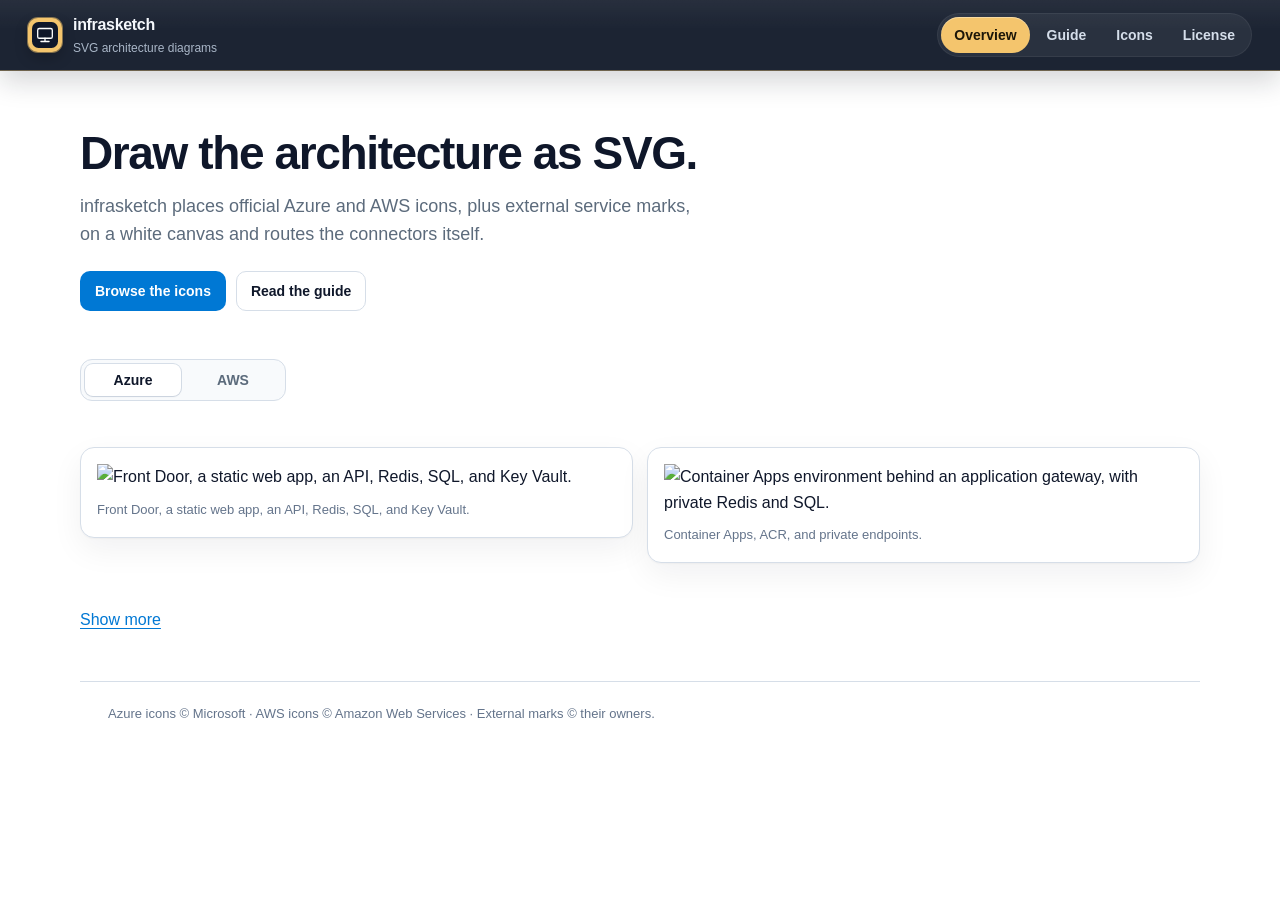
==== commit d634880c: "release" ====
--- a/docs/index.html
+++ b/docs/index.html
@@ -6,11 +6,11 @@
   <title>infrasketch</title>
   <meta name="description" content="Draw Azure and AWS architecture diagrams as SVG with official resource icons.">
   <link rel="icon" href="assets/favicon.svg">
-  <link rel="stylesheet" href="assets/site.css?v=7">
+  <link rel="stylesheet" href="assets/site.css?v=15">
 </head>
 <body>
   <header class="top">
-    <a class="brand" href="index.html">infrasketch<small>SVG architecture diagrams</small></a>
+    <a class="brand" href="index.html"><span>infrasketch<small>SVG architecture diagrams</small></span></a>
     <nav class="nav" aria-label="Documentation">
       <a href="index.html" aria-current="page">Overview</a>
       <a href="guide.html">Guide</a>
@@ -686,6 +686,56 @@
       return lines.map((line) => line.slice(margin)).join("\n");
     }
 
+    const PYTHON_KEYWORDS = new Set("False None True and as assert async await break class continue def del elif else except finally for from global if import in is lambda nonlocal not or pass raise return try while with yield".split(" "));
+
+    function escapeHtml(text) {
+      return text.replace(/&/g, "&amp;").replace(/</g, "&lt;").replace(/>/g, "&gt;");
+    }
+
+    function highlightPython(source) {
+      const stringPattern = /^(?:[rRuUbBfF]{1,2})?(?:'''[\s\S]*?'''|"""[\s\S]*?"""|'(?:\\.|[^'\\\n])*'|"(?:\\.|[^"\\\n])*")/;
+      let html = "";
+      let i = 0;
+      while (i < source.length) {
+        const rest = source.slice(i);
+        if (source[i] === "#") {
+          const end = source.indexOf("\n", i);
+          const stop = end === -1 ? source.length : end;
+          html += `<span class="py-comment">${escapeHtml(source.slice(i, stop))}</span>`;
+          i = stop;
+          continue;
+        }
+        const stringMatch = rest.match(stringPattern);
+        if (stringMatch) {
+          html += `<span class="py-string">${escapeHtml(stringMatch[0])}</span>`;
+          i += stringMatch[0].length;
+          continue;
+        }
+        const name = rest.match(/^[A-Za-z_][A-Za-z0-9_]*/);
+        if (name) {
+          const token = name[0];
+          const after = source.slice(i + token.length);
+          const kind = PYTHON_KEYWORDS.has(token) ? "keyword" : /^\s*\(/.test(after) ? "call" : "";
+          html += kind ? `<span class="py-${kind}">${escapeHtml(token)}</span>` : escapeHtml(token);
+          i += token.length;
+          continue;
+        }
+        const number = rest.match(/^\d+(?:\.\d+)?/);
+        if (number) {
+          html += `<span class="py-number">${number[0]}</span>`;
+          i += number[0].length;
+          continue;
+        }
+        html += escapeHtml(source[i]);
+        i += 1;
+      }
+      return html;
+    }
+
+    function paintCode(code, text) {
+      code.innerHTML = highlightPython(text);
+    }
+
     function fitCode(pre) {
       const code = pre.querySelector("code");
       const lines = code._full.split("\n");
@@ -695,7 +745,7 @@
       let best = 1;
       while (low <= high) {
         const mid = Math.floor((low + high) / 2);
-        code.textContent = lines.slice(0, mid).join("\n");
+        paintCode(code, lines.slice(0, mid).join("\n"));
         if (pre.scrollHeight <= pre.clientHeight + 1) {
           best = mid;
           low = mid + 1;
@@ -703,8 +753,7 @@
           high = mid - 1;
         }
       }
-      const next = lines.slice(0, best).join("\n");
-      if (code.textContent !== next) code.textContent = next;
+      paintCode(code, lines.slice(0, best).join("\n"));
     }
 
     const pending = new WeakMap();
--- a/docs/assets/site.css
+++ b/docs/assets/site.css
@@ -40,40 +40,68 @@
   align-items: center;
   justify-content: space-between;
   gap: 24px;
-  padding: 14px 28px;
-  background: rgba(255, 255, 255, 0.92);
-  border-bottom: 1px solid var(--line);
-  backdrop-filter: blur(10px);
+  padding: 12px 28px;
+  background:
+    linear-gradient(180deg, rgba(255, 255, 255, 0.05), transparent 42%),
+    #1c2433;
+  border-bottom: 1px solid rgba(244, 197, 109, 0.35);
+  box-shadow: 0 10px 28px rgba(16, 22, 34, 0.18);
 }
 
 .brand {
-  color: var(--ink);
+  display: inline-flex;
+  align-items: center;
+  gap: 11px;
+  color: #f4f7fb;
   font-weight: 650;
   letter-spacing: -0.02em;
   text-decoration: none;
 }
 
+.brand::before {
+  content: "";
+  flex: none;
+  width: 34px;
+  height: 34px;
+  border-radius: 10px;
+  background: #f4c56d url("favicon.svg") center / 26px no-repeat;
+  box-shadow: 0 0 0 1px rgba(244, 197, 109, 0.5), 0 6px 14px rgba(0, 0, 0, 0.22);
+}
+
 .brand small {
   display: block;
-  color: var(--muted);
+  margin-top: 1px;
+  color: #a9b6c7;
   font-size: 12px;
   font-weight: 500;
   letter-spacing: 0;
 }
 
-.nav { display: flex; gap: 6px; }
+.nav {
+  display: flex;
+  gap: 4px;
+  padding: 4px;
+  border-radius: 999px;
+  background: rgba(255, 255, 255, 0.06);
+  box-shadow: inset 0 0 0 1px rgba(255, 255, 255, 0.06);
+}
 
 .nav a {
-  color: var(--edge);
-  padding: 6px 10px;
-  border-radius: 8px;
+  color: #d5deea;
+  padding: 7px 13px;
+  border-radius: 999px;
   text-decoration: none;
   font-size: 14px;
   font-weight: 600;
-}
-
-.nav a:hover { background: var(--wash); color: var(--ink); }
-.nav a[aria-current="page"] { background: var(--accent-soft); color: var(--accent); }
+  transition: background 0.15s ease, color 0.15s ease;
+}
+
+.nav a:hover { background: rgba(255, 255, 255, 0.08); color: #ffffff; }
+.nav a[aria-current="page"] {
+  background: #f4c56d;
+  color: #1c1608;
+  box-shadow: 0 1px 0 rgba(255, 255, 255, 0.35) inset;
+}
 
 .wrap { width: min(1120px, calc(100% - 40px)); margin: 0 auto; }
 .narrow { width: min(760px, calc(100% - 40px)); margin: 0 auto; }
@@ -138,7 +166,10 @@
 }
 
 code { font-family: var(--mono); font-size: 0.92em; }
-pre code { font-size: inherit; }
+.guide pre {
+  position: relative;
+  padding-right: 52px;
+}
 
 table { width: 100%; border-collapse: collapse; margin: 0 0 18px; font-size: 15px; }
 th, td { padding: 9px 10px; border-bottom: 1px solid var(--line); text-align: left; vertical-align: top; }
@@ -193,9 +224,15 @@
   background: transparent;
   white-space: pre-wrap;
   overflow-wrap: anywhere;
-  font-size: 12px;
+  font-size: calc(12px * 0.7);
   line-height: 1.5;
 }
+
+.back .py-keyword, .code-pop .py-keyword, .guide .py-keyword { color: #6d28d9; }
+.back .py-string, .code-pop .py-string, .guide .py-string { color: #107c41; }
+.back .py-comment, .code-pop .py-comment, .guide .py-comment { color: #64748b; }
+.back .py-number, .code-pop .py-number, .guide .py-number { color: #c2410c; }
+.back .py-call, .code-pop .py-call, .guide .py-call { color: #0078d4; }
 
 .code-copy {
   position: absolute;
@@ -220,6 +257,59 @@
 .code-copy .icon-check,
 .code-copy.is-copied .icon-copy { display: none; }
 .code-copy.is-copied .icon-check { display: block; }
+.code-copy:disabled { opacity: 0.45; cursor: default; }
+
+.file-ref {
+  padding: 0;
+  border: 0;
+  background: none;
+  color: var(--accent);
+  font: inherit;
+  font-family: var(--mono);
+  font-size: 0.92em;
+  text-decoration: underline;
+  text-decoration-thickness: 1px;
+  text-underline-offset: 3px;
+  cursor: pointer;
+}
+
+.file-ref:hover { text-decoration-thickness: 2px; }
+
+.code-pop {
+  width: min(760px, calc(100vw - 32px));
+  max-height: min(80vh, 720px);
+  margin: auto;
+  padding: 16px;
+  border: 1px solid var(--line);
+  border-radius: 16px;
+  background: white;
+  color: var(--ink);
+  box-shadow: 0 24px 64px rgba(15, 23, 42, 0.18);
+}
+
+.code-pop::backdrop { background: rgba(15, 23, 42, 0.42); }
+
+.code-pop-head {
+  display: flex;
+  align-items: center;
+  justify-content: space-between;
+  gap: 12px;
+  margin-bottom: 12px;
+}
+
+.code-pop-name {
+  margin: 0;
+  font-family: var(--mono);
+  font-size: 13px;
+  font-weight: 650;
+}
+
+.code-pop .code-copy { position: static; flex: none; }
+
+.code-pop pre {
+  max-height: min(64vh, 580px);
+  margin: 0;
+}
 
 @media (hover: hover) {
   .figure:hover .flip { transform: rotateY(180deg); }
@@ -458,7 +548,13 @@
   .cats { display: flex; gap: 6px; overflow-x: auto; }
   .cat { width: auto; white-space: nowrap; }
   .gallery { grid-template-columns: 1fr; }
-  .top { padding-inline: 16px; }
+  .top {
+    flex-wrap: wrap;
+    gap: 10px;
+    padding: 12px 16px;
+  }
+  .nav { width: 100%; overflow-x: auto; }
+  .nav a { flex: none; }
   .detail:not(.is-open) { display: none; }
   .detail.is-open {
     position: sticky;
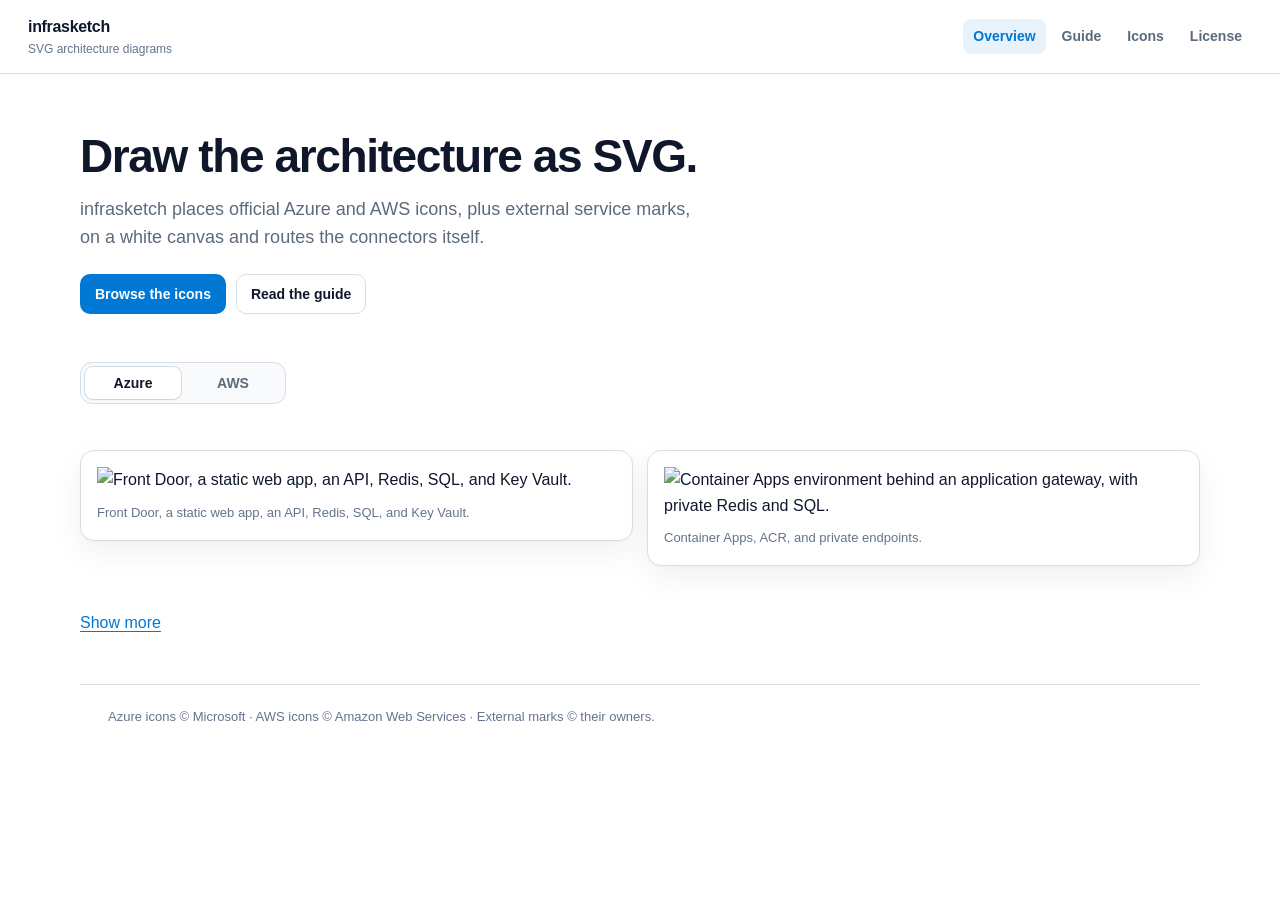
==== commit 1f49f384: "release" ====
--- a/docs/index.html
+++ b/docs/index.html
@@ -6,11 +6,11 @@
   <title>infrasketch</title>
   <meta name="description" content="Draw Azure and AWS architecture diagrams as SVG with official resource icons.">
   <link rel="icon" href="assets/favicon.svg">
-  <link rel="stylesheet" href="assets/site.css?v=15">
+  <link rel="stylesheet" href="assets/site.css?v=8">
 </head>
 <body>
   <header class="top">
-    <a class="brand" href="index.html"><span>infrasketch<small>SVG architecture diagrams</small></span></a>
+    <a class="brand" href="index.html">infrasketch<small>SVG architecture diagrams</small></a>
     <nav class="nav" aria-label="Documentation">
       <a href="index.html" aria-current="page">Overview</a>
       <a href="guide.html">Guide</a>
--- a/docs/assets/site.css
+++ b/docs/assets/site.css
@@ -40,68 +40,40 @@
   align-items: center;
   justify-content: space-between;
   gap: 24px;
-  padding: 12px 28px;
-  background:
-    linear-gradient(180deg, rgba(255, 255, 255, 0.05), transparent 42%),
-    #1c2433;
-  border-bottom: 1px solid rgba(244, 197, 109, 0.35);
-  box-shadow: 0 10px 28px rgba(16, 22, 34, 0.18);
+  padding: 14px 28px;
+  background: rgba(255, 255, 255, 0.92);
+  border-bottom: 1px solid var(--line);
+  backdrop-filter: blur(10px);
 }
 
 .brand {
-  display: inline-flex;
-  align-items: center;
-  gap: 11px;
-  color: #f4f7fb;
+  color: var(--ink);
   font-weight: 650;
   letter-spacing: -0.02em;
   text-decoration: none;
 }
 
-.brand::before {
-  content: "";
-  flex: none;
-  width: 34px;
-  height: 34px;
-  border-radius: 10px;
-  background: #f4c56d url("favicon.svg") center / 26px no-repeat;
-  box-shadow: 0 0 0 1px rgba(244, 197, 109, 0.5), 0 6px 14px rgba(0, 0, 0, 0.22);
-}
-
 .brand small {
   display: block;
-  margin-top: 1px;
-  color: #a9b6c7;
+  color: var(--muted);
   font-size: 12px;
   font-weight: 500;
   letter-spacing: 0;
 }
 
-.nav {
-  display: flex;
-  gap: 4px;
-  padding: 4px;
-  border-radius: 999px;
-  background: rgba(255, 255, 255, 0.06);
-  box-shadow: inset 0 0 0 1px rgba(255, 255, 255, 0.06);
-}
+.nav { display: flex; gap: 6px; }
 
 .nav a {
-  color: #d5deea;
-  padding: 7px 13px;
-  border-radius: 999px;
+  color: var(--edge);
+  padding: 6px 10px;
+  border-radius: 8px;
   text-decoration: none;
   font-size: 14px;
   font-weight: 600;
-  transition: background 0.15s ease, color 0.15s ease;
-}
-
-.nav a:hover { background: rgba(255, 255, 255, 0.08); color: #ffffff; }
-.nav a[aria-current="page"] {
-  background: #f4c56d;
-  color: #1c1608;
-  box-shadow: 0 1px 0 rgba(255, 255, 255, 0.35) inset;
-}
+}
+
+.nav a:hover { background: var(--wash); color: var(--ink); }
+.nav a[aria-current="page"] { background: var(--accent-soft); color: var(--accent); }
 
 .wrap { width: min(1120px, calc(100% - 40px)); margin: 0 auto; }
 .narrow { width: min(760px, calc(100% - 40px)); margin: 0 auto; }
@@ -548,13 +520,7 @@
   .cats { display: flex; gap: 6px; overflow-x: auto; }
   .cat { width: auto; white-space: nowrap; }
   .gallery { grid-template-columns: 1fr; }
-  .top {
-    flex-wrap: wrap;
-    gap: 10px;
-    padding: 12px 16px;
-  }
-  .nav { width: 100%; overflow-x: auto; }
-  .nav a { flex: none; }
+  .top { padding-inline: 16px; }
   .detail:not(.is-open) { display: none; }
   .detail.is-open {
     position: sticky;
